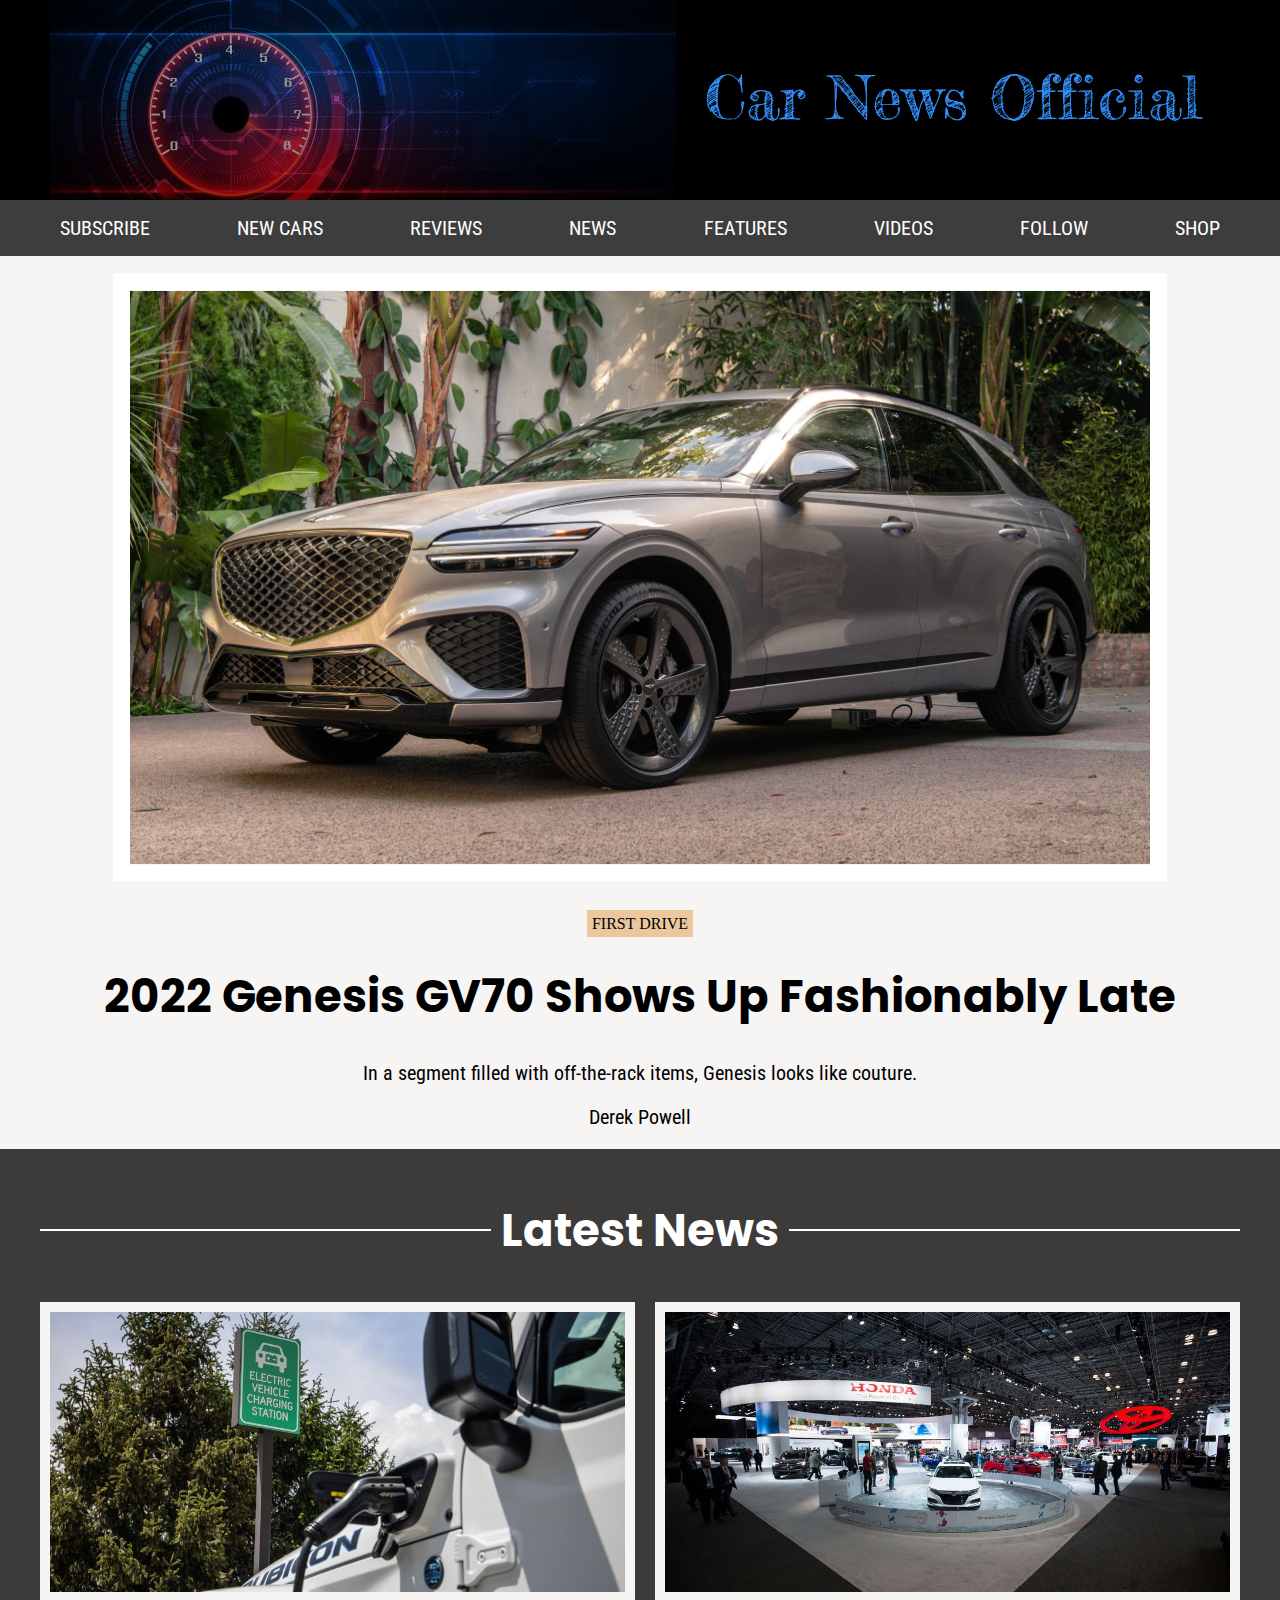
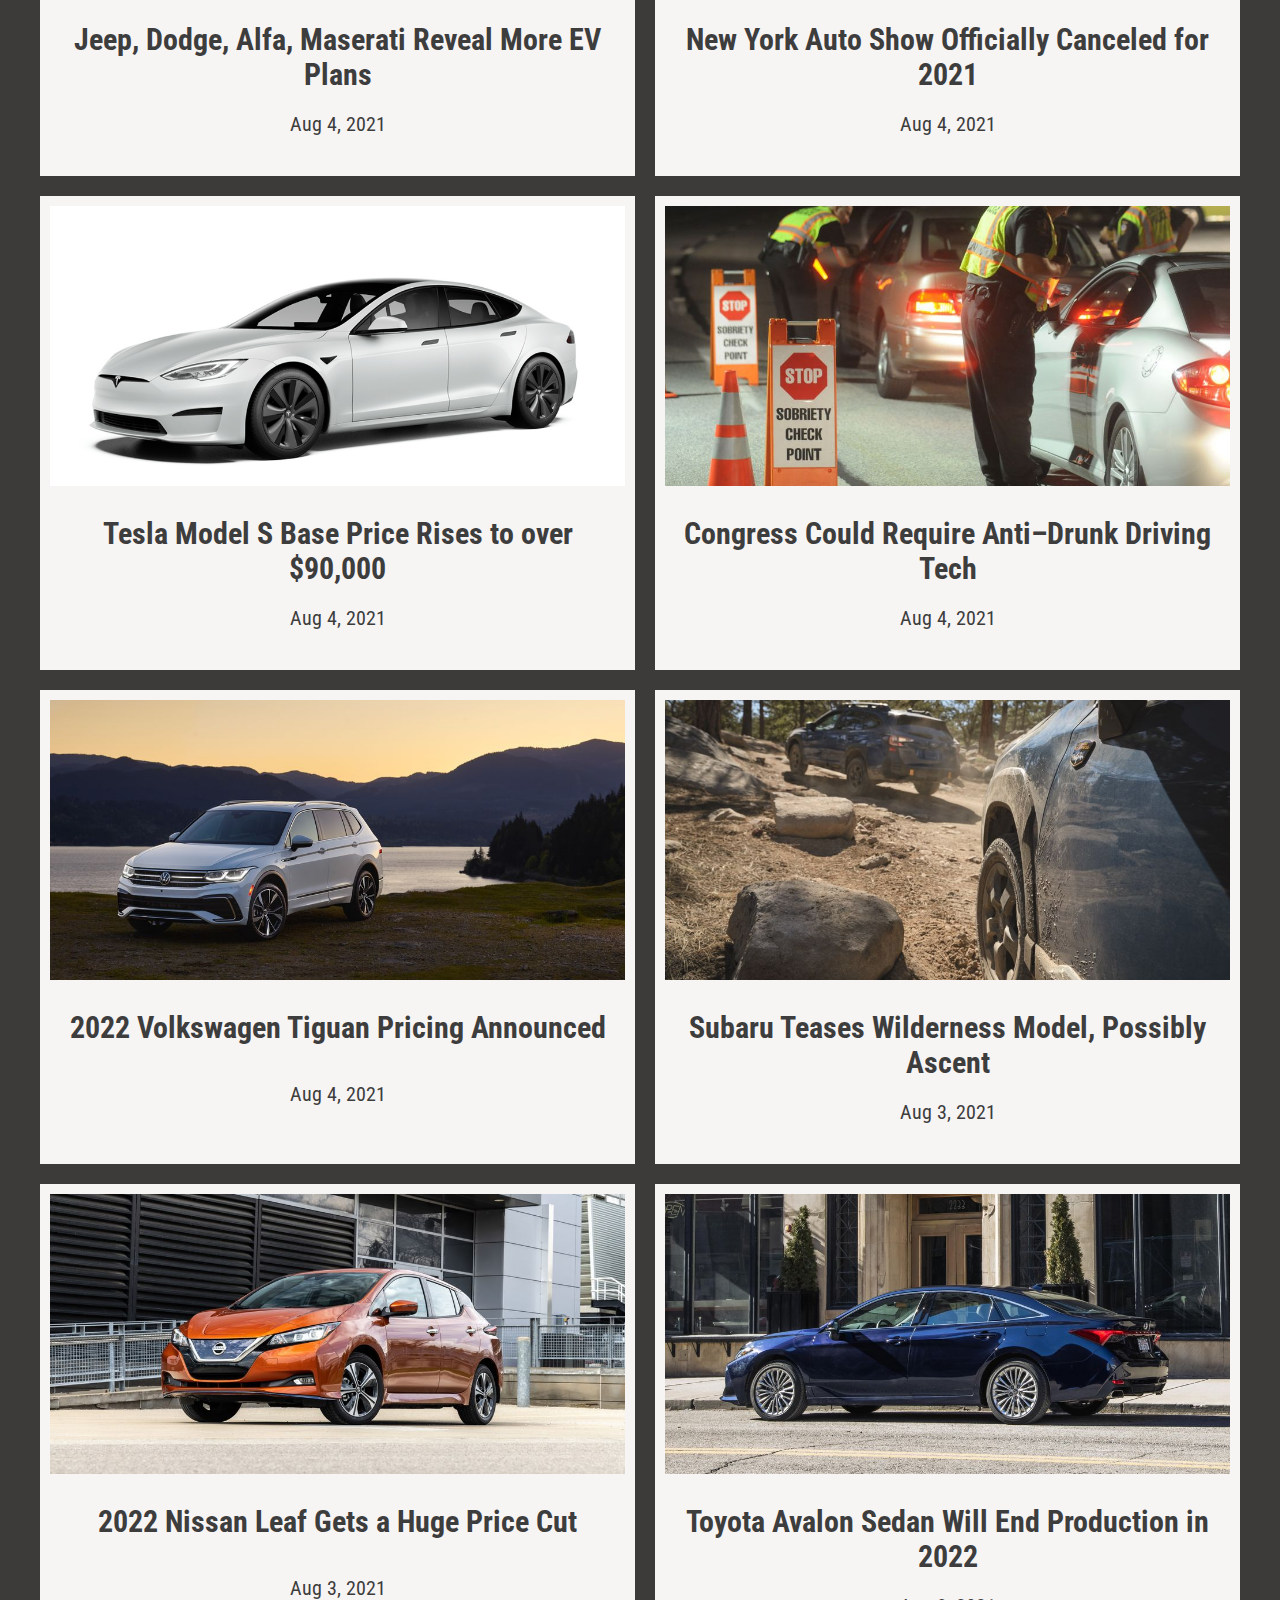
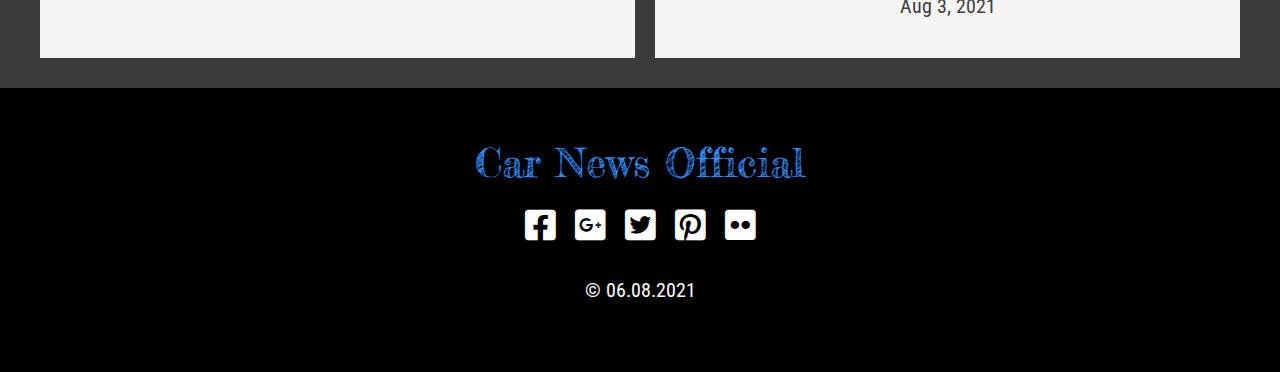
==== index.html @ 3aa73e39 "first commit" ====
<!DOCTYPE html>
<html lang="en">

<head>
  <meta charset="UTF-8">
  <meta name="viewport" content="width=device-width, initial-scale=1.0">
  <link href="https://fonts.googleapis.com/css2?family=Fredericka+the+Great&display=swap" rel="stylesheet">
  <link href="https://fonts.googleapis.com/css2?family=Poppins:wght@600&display=swap" rel="stylesheet">
  <link href="https://fonts.googleapis.com/css2?family=Roboto+Condensed:wght@300&display=swap" rel="stylesheet">
  <link rel="stylesheet" href="css/style.css">
  <link rel="stylesheet" href="fontawesome-free/css/all.css">
  <title>Car News Official</title>
</head>

<body>

  <header class="header">
    <div class="header-logo">
      <div class="header-logo__container">
        <div class="header-logo__image">
          <img src="img/header-logo.jpg" alt="#">
        </div>
        <div class="header-logo__title">
          <span>Car News Official</span>
        </div>
      </div>
    </div>
    <div class="header-menu">
      <div class="header-menu__container">
        <div class="header-navbar">
          <ul class="header-navbar__list">
            <li class="header-navbar__item">
              <a class="header-navbar__link" href="#">SUBSCRIBE</a>
            </li>
            <li class="header-navbar__item">
              <a class="header-navbar__link" href="#">NEW CARS</a>
            </li>
            <li class="header-navbar__item">
              <a class="header-navbar__link" href="#">REVIEWS</a>
            </li>
            <li class="header-navbar__item">
              <a class="header-navbar__link" href="#">NEWS</a>
            </li>
            <li class="header-navbar__item">
              <a class="header-navbar__link" href="#">FEATURES</a>
            </li>
            <li class="header-navbar__item">
              <a class="header-navbar__link" href="#">VIDEOS</a>
            </li>
            <li class="header-navbar__item">
              <a class="header-navbar__link" href="#">FOLLOW</a>
            </li>
            <li class="header-navbar__item">
              <a class="header-navbar__link" href="#">SHOP</a>
            </li>
        </div>
      </div>
    </div>
  </header>

  <section class="block-content">
    <div class="block-content__container">
      <div class="block-content__image">
        <img src="img/content.webp" alt="#">
      </div>
      <div class="custom-content__item">
        <div class="custom-content__label">
          <span>First Drive</span>
        </div>
        <a class="custom-content__title" href="#">
          <h1>2022 Genesis GV70 Shows Up Fashionably Late</h1>
        </a>
        <div class="custom-content__dek">
          <p>In a segment filled with off-the-rack items, Genesis looks like couture.</p>
          <p>Derek Powell</p>
        </div>
      </div>
    </div>
  </section>

  <section class="latest-news">
    <div class="latest-news__container">
      <h2><span>Latest News</span></h2>
      <div class="latest-news__grid">
        <div class="latest-news__item">
          <a class="latest-news__link" href="pages/articles/geep.html">
            <div class="latest-news__image">
              <img src="img/latest_news_1.jpg" alt="post image">
            </div>
            <div class="latest-news__caption">
              <h3>Jeep, Dodge, Alfa, Maserati Reveal More EV Plans</h3>
              <p>Aug 4, 2021</p>
            </div>
          </a>
        </div>
        <div class="latest-news__item">
          <a class="latest-news__link" href="pages/articles/New York.html">
            <div class="latest-news__image">
              <img src="img/latest_news_2.jpg" alt="post image">
            </div>
            <div class="latest-news__caption">
              <h3>New York Auto Show Officially Canceled for 2021</h3>
              <p>Aug 4, 2021</p>
            </div>
          </a>
        </div>
        <div class="latest-news__item">
          <a class="latest-news__link" href="pages/articles/tesla.html">
            <div class="latest-news__image">
              <img src="img/latest_news_3.jpg" alt="post image">
            </div>
            <div class="latest-news__caption">
              <h3>Tesla Model S Base Price Rises to over $90,000</h3>
              <p>Aug 4, 2021</p>
            </div>
          </a>
        </div>
        <div class="latest-news__item">
          <a class="latest-news__link" href="#">
            <div class="latest-news__image">
              <img src="img/latest_news_4.jpg" alt="post image">
            </div>
            <div class="latest-news__caption">
              <h3>Congress Could Require Anti–Drunk Driving Tech</h3>
              <p>Aug 4, 2021</p>
            </div>
          </a>
        </div>
        <div class="latest-news__item">
          <a class="latest-news__link" href="#">
            <div class="latest-news__image">
              <img src="img/latest_news_5.jpg" alt="post image">
            </div>
            <div class="latest-news__caption">
              <h3>2022 Volkswagen Tiguan Pricing Announced</h3>
              <p>Aug 4, 2021</p>
            </div>
          </a>
        </div>
        <div class="latest-news__item">
          <a class="latest-news__link" href="#">
            <div class="latest-news__image">
              <img src="img/latest_news_6.jpg" alt="post image">
            </div>
            <div class="latest-news__caption">
              <h3>Subaru Teases Wilderness Model, Possibly Ascent</h3>
              <p>Aug 3, 2021</p>
            </div>
          </a>
        </div>
        <div class="latest-news__item">
          <a class="latest-news__link" href="#">
            <div class="latest-news__image">
              <img src="img/latest_news_7.jpg" alt="post image">
            </div>
            <div class="latest-news__caption">
              <h3>2022 Nissan Leaf Gets a Huge Price Cut</h3>
              <p>Aug 3, 2021</p>
            </div>
          </a>
        </div>
        <div class="latest-news__item">
          <a class="latest-news__link" href="#">
            <div class="latest-news__image">
              <img src="img/latest_news_8.jpg" alt="post image">
            </div>
            <div class="latest-news__caption">
              <h3>Toyota Avalon Sedan Will End Production in 2022</h3>
              <p>Aug 3, 2021</p>
            </div>
          </a>
        </div>
      </div>
    </div>
  </section>
  <footer class="footer">
    <div class="footer__container">
      <div class="footer__logo">
        <span>Car News Official</span>
      </div>
      <div class="footer__social">
        <a href="#"><i class="fab fa-facebook-square"></i></a>
        <a href="#"><i class="fab fa-google-plus-square"></i></a>
        <a href="#"><i class="fab fa-twitter-square"></i></a>
        <a href="#"><i class="fab fa-pinterest-square"></i></a>
        <a href="#"><i class="fab fa-flickr"></i></a>
      </div>
      <div class="footer__copy">
        <p>© 06.08.2021</p>
      </div>
    </div>
  </footer>

</body>

</html>
---- css/style.css ----
* {
  box-sizing: border-box;
}

body {
  margin: 0;
  background-color: rgb(247, 244, 244);
  overflow-x: hidden;
}

h1,
h2 {
  font-family: 'Poppins', sans-serif;
  font-size: 45px;
  color: black;
}

h3 {
  font-size: 30px;
  margin: 0;
}


p, a {
  font-family: 'Roboto Condensed', sans-serif;
  font-size: 20px;
}

a {
  text-decoration: none;
}

.header-logo {
  background-color: black;
}

.header-logo__container {
  padding: 10px;
  overflow: hidden;
  display: grid;
  text-align: center;
  grid-template-columns: 1fr 1fr;
  height: 200px;
}

.header-logo__image {
  background-size: cover;
  margin: -80px 0 0 0;
  opacity: 0.6;
}

.header-logo__title {
  padding: 50px 20px 50px 20px;
  font-size: 60px;
  font-family: 'Fredericka the Great', cursive;
  color: rgb(51, 142, 247);
}

.header-menu {
  width: 100%;
  position: absolute;
  background-color: #3d3d3d;
}

.header-logo__container,
.header-menu__container,
.block-content__container,
.latest-news__container,
.footer__container,
.content__container {
  width: 1200px;
  margin: 0 auto;
}

.header-navbar__list {
  display: grid;
  grid-template-columns: repeat(auto-fit, minmax(50px, max-content));
  justify-content: space-between;
  list-style: none;
  padding: 0;
}

.header-navbar__item {
  margin: 0 10px;
}

.header-navbar__link {
  padding: 10px;
  color: #ffffff;
  border-radius: 4px;
  transition: background-color 0.5s;
}

.header-navbar__link:hover {
  background-color: rgb(51, 142, 247);
} 


.block-content__container {
  margin-top: 40px;
}

.block-content__image {
  display: flex;
  overflow: hidden;
  align-content: center;
  justify-content: center;
  background-color: rgb(104, 37, 37);
  outline: 20px solid white;
  transform: scale(0.85);
}

.block-content__image img {
  width: 100%;
}

.custom-content__item {
  text-align: center;
}

.custom-content__label {
  text-transform: uppercase;
  font-size: 16px;
}

.custom-content__label span {
  padding: 5px;
  background-color: rgb(236, 199, 157);
}

.latest-news {
  padding-top: 10px;
  padding-bottom: 30px;
  background-color: rgb(61, 58, 58);
}

.latest-news__container h2 {
  position: relative;
  display: inline-flex;
  color: #fff;
  z-index: 1;
  justify-content: center;  
  width: 100%;
}

.latest-news__container h2 span {
  background-color: #3d3a3a;
  padding: 0 10px;
}

  

.latest-news__container h2:after {
  content: "";
  position: absolute;
  width: 100%;
  height: .125rem;
  background: #ffffff;
  z-index: -1;
  top: calc(50% - .1rem);
}

.latest-news__grid {
  display: grid;
  gap: 20px;
  grid-template-areas: "p1 p2" "p3 p4" "p5 p6" "p7 p8";
}

.latest-news__link {
  display: grid;
  overflow: hidden;
  height: 100%;
  grid-template-rows: 300px 1fr;
  background-color:rgb(247, 244, 244);
}

.latest-news__image {
  display: flex;
  overflow: hidden;
  padding: 10px;
  align-content: center;
  justify-content: center;
}

.latest-news__image img {
  width: 100%;
  object-fit: cover;
}

.latest-news__caption {
  display: grid;
  padding: 20px;
  text-align: center;
  color: #3d3d3d;
  
}

.footer {
  background-color: black;
  padding: 50px 20px 50px;
  text-align: center;
}

.footer__logo {
  font-family: 'Fredericka the Great', cursive;
  font-size: 40px;
  color: rgb(51, 142, 247);
  margin-bottom: 20px;
}

.footer__social {
  display: grid;
  justify-content: center;
  grid-template-columns: repeat(auto-fit, minmax(50px, max-content));
}

.footer__social a {
  display: block;
  color: #ffffff;
  transition: color 0.5s;
}

.footer__social a:hover {
  color: rgb(51, 142, 247);
}

.footer__social .fab {
  font-size: 35px;
}

.footer__copy {
  color: #ffffff;
  padding-top: 15px;
}

/* geep.html */

.content {
  padding-top: 60px;
  padding-bottom: 50px;
}

.content__container {
  background-color: #fff;
  padding: 5px 40px 40px 40px;
}

.content__image {
  display: flex;
  padding: 20px 100px;
  overflow: hidden;
  justify-content: center;
  align-content: center;
}

.content__image img {
  width: 100%;
}

.content__list {
  padding: 10px 0;
  font-size: 30px;
  font-weight: 400;
}

.content__list ul {
  list-style-type: disc;
}

.content__list li {
  padding-bottom: 20px;
}

.content__list li:last-child {
  padding-bottom: 0;
}

.content__text {
  text-align: justify;
}

.content__text p {
  font-size: 25px;
}
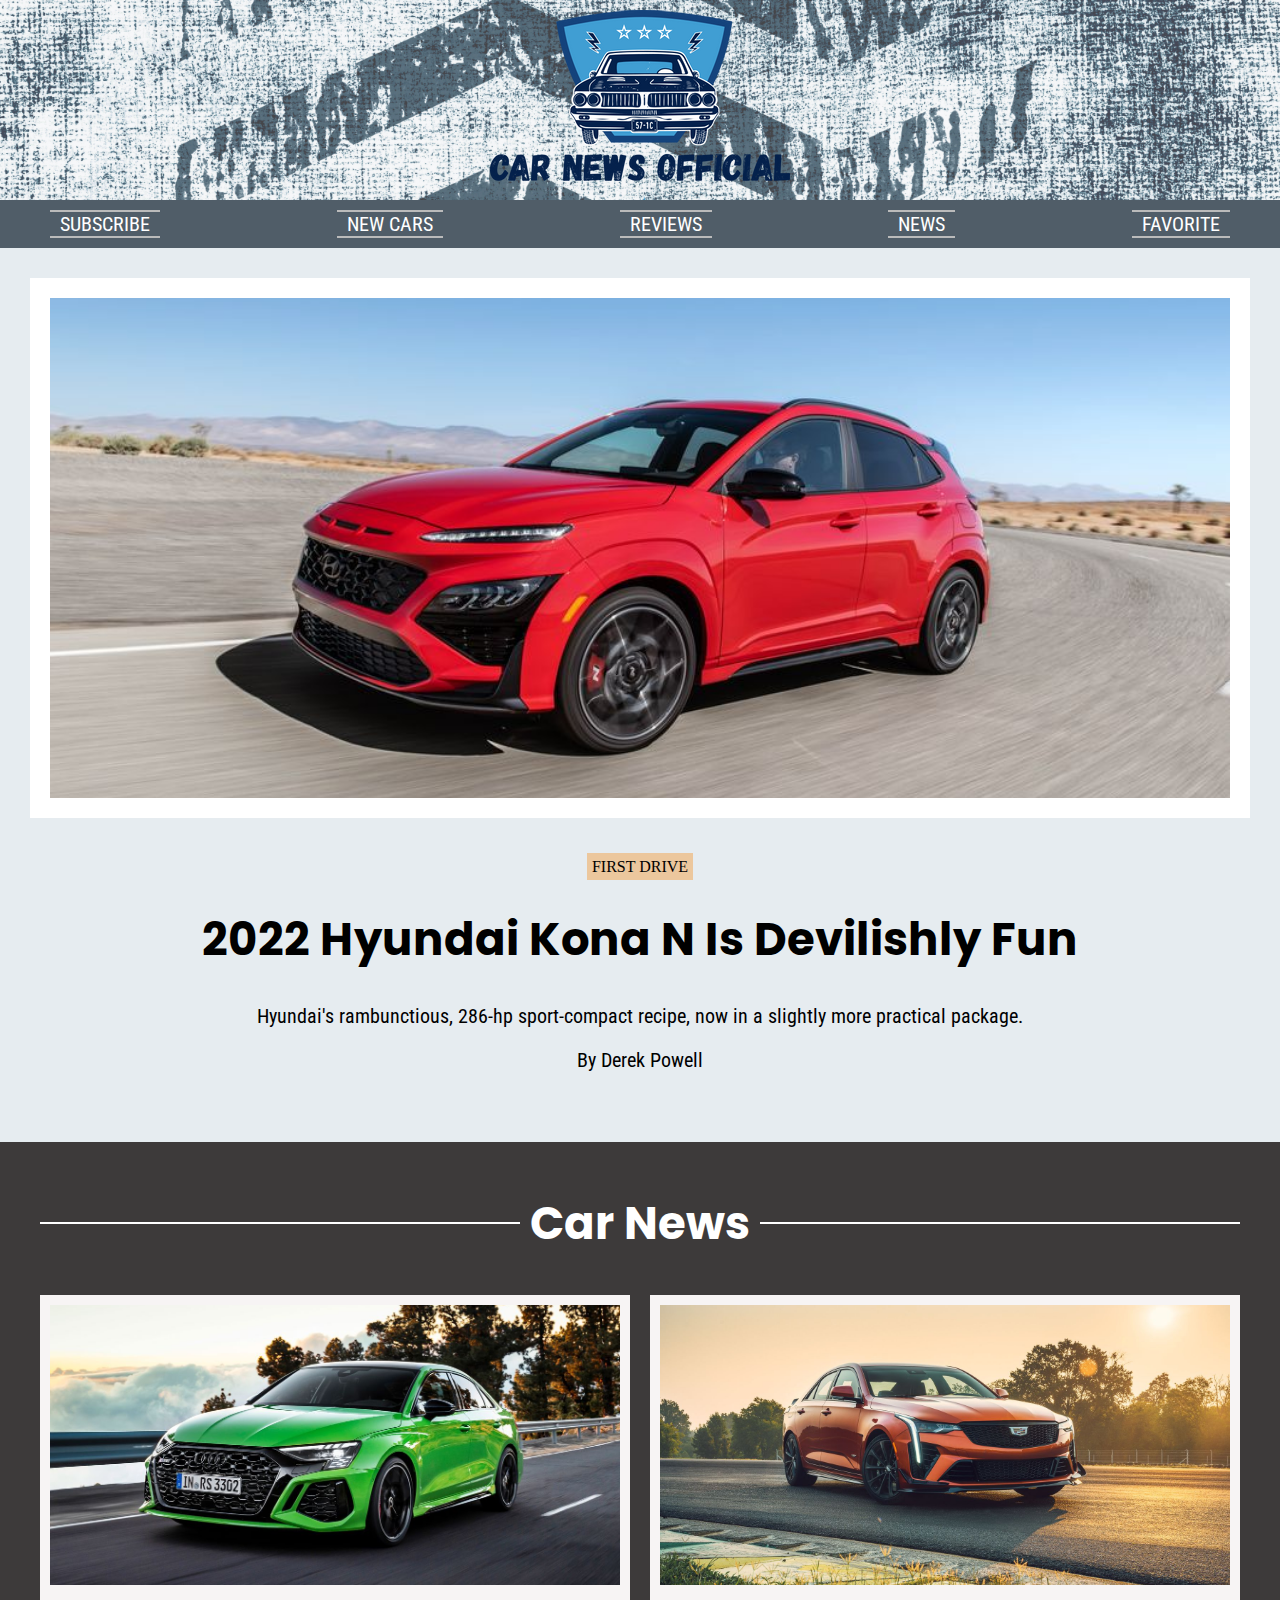
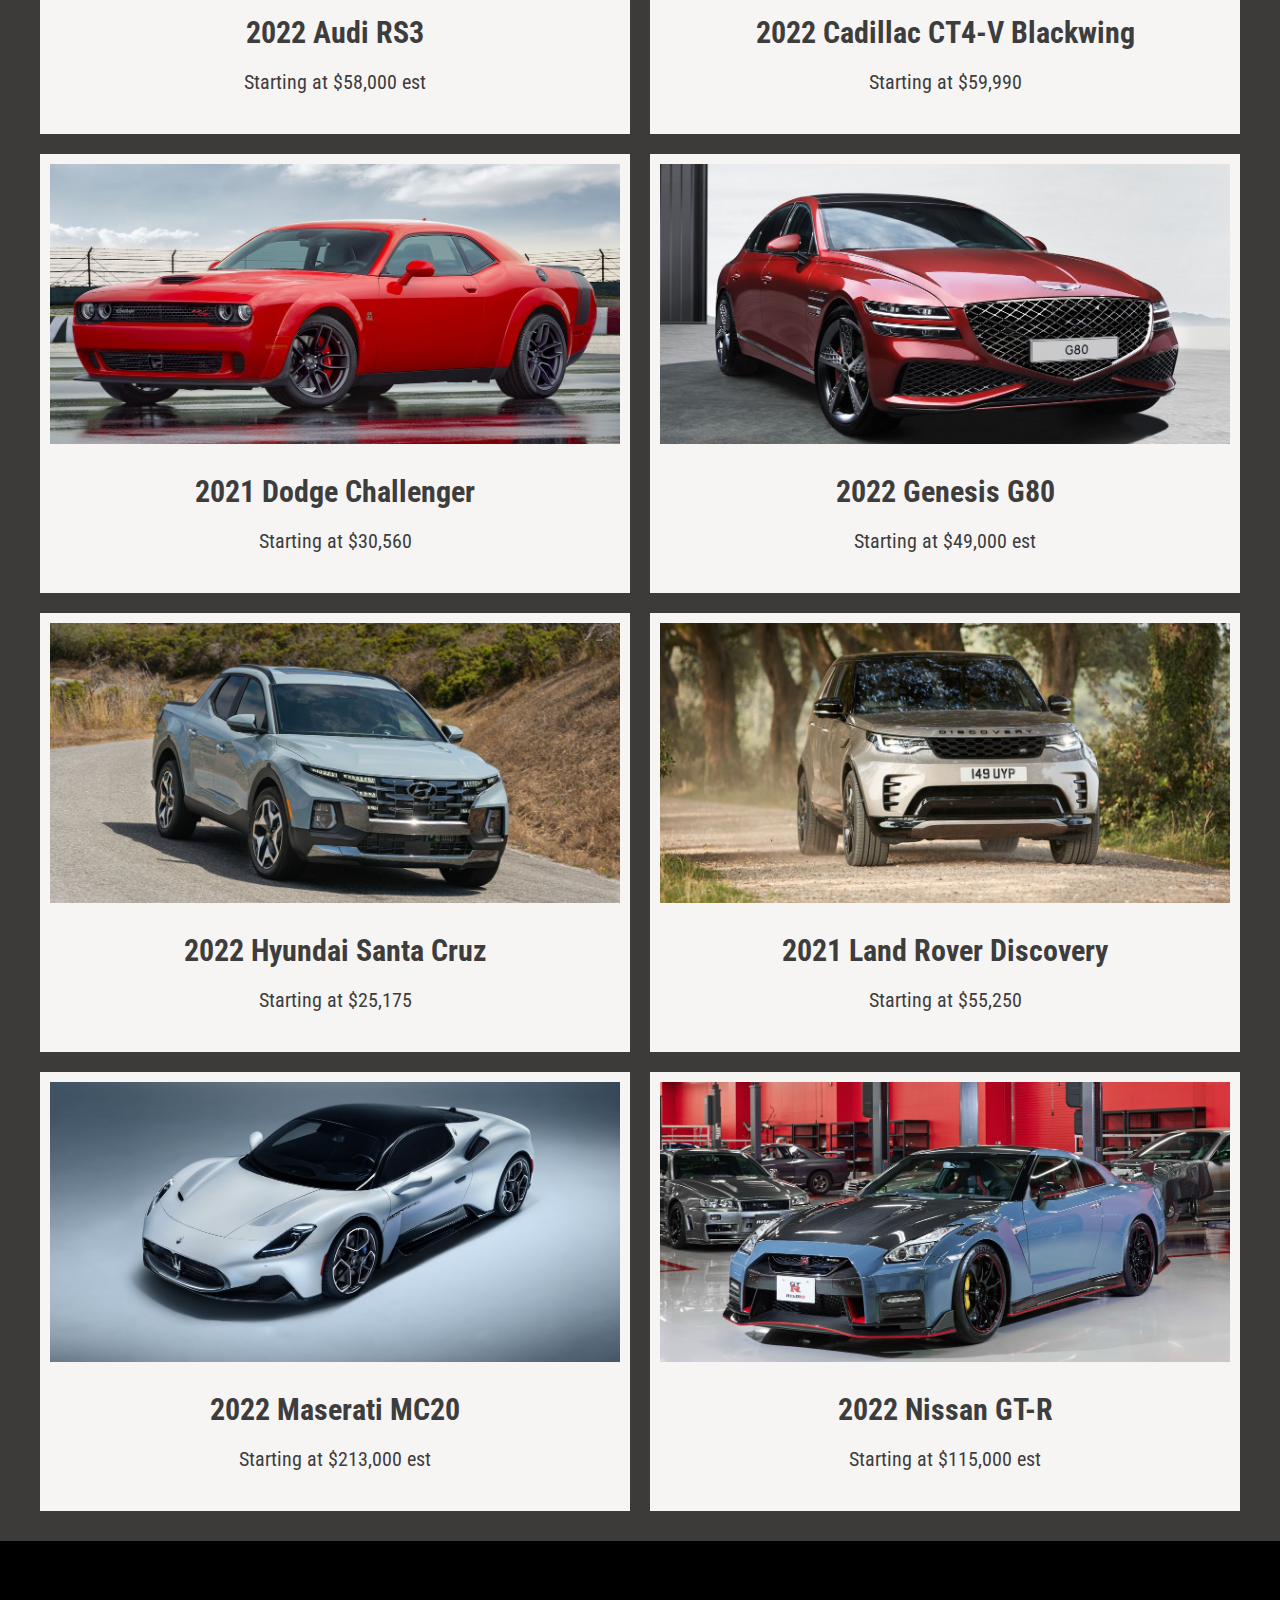
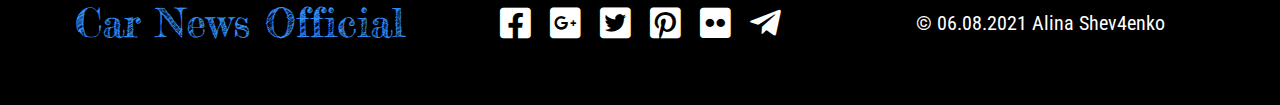
==== commit 5436bfa6: "fixed page elements" ====
--- a/index.html
+++ b/index.html
@@ -18,61 +18,53 @@
     <div class="header-logo">
       <div class="header-logo__container">
         <div class="header-logo__image">
-          <img src="img/header-logo.jpg" alt="#">
+          <img src="img/лого6.jpg" alt="#">
         </div>
         <div class="header-logo__title">
-          <span>Car News Official</span>
-        </div>
-      </div>
-    </div>
-    <div class="header-menu">
-      <div class="header-menu__container">
-        <div class="header-navbar">
-          <ul class="header-navbar__list">
-            <li class="header-navbar__item">
-              <a class="header-navbar__link" href="#">SUBSCRIBE</a>
-            </li>
-            <li class="header-navbar__item">
-              <a class="header-navbar__link" href="#">NEW CARS</a>
-            </li>
-            <li class="header-navbar__item">
-              <a class="header-navbar__link" href="#">REVIEWS</a>
-            </li>
-            <li class="header-navbar__item">
-              <a class="header-navbar__link" href="#">NEWS</a>
-            </li>
-            <li class="header-navbar__item">
-              <a class="header-navbar__link" href="#">FEATURES</a>
-            </li>
-            <li class="header-navbar__item">
-              <a class="header-navbar__link" href="#">VIDEOS</a>
-            </li>
-            <li class="header-navbar__item">
-              <a class="header-navbar__link" href="#">FOLLOW</a>
-            </li>
-            <li class="header-navbar__item">
-              <a class="header-navbar__link" href="#">SHOP</a>
-            </li>
+          <img src="img/CAR NEWS OFFICIAL_free-file.png" alt="">
         </div>
       </div>
     </div>
   </header>
 
+  <nav class="header-menu">
+    <div class="header-menu__container">
+      <div class="header-navbar">
+        <ul class="header-navbar__list">
+          <li class="header-navbar__item">
+            <a class="header-navbar__link" href="#">SUBSCRIBE</a>
+          </li>
+          <li class="header-navbar__item">
+            <a class="header-navbar__link" href="#">NEW CARS</a>
+          </li>
+          <li class="header-navbar__item">
+            <a class="header-navbar__link" href="#">REVIEWS</a>
+          </li>
+          <li class="header-navbar__item">
+            <a class="header-navbar__link" href="#">NEWS</a>
+          </li>
+          <li class="header-navbar__item">
+            <a class="header-navbar__link" href="#">FAVORITE</a>
+          </li>
+      </div>
+    </div>
+  </nav>
+
   <section class="block-content">
     <div class="block-content__container">
       <div class="block-content__image">
-        <img src="img/content.webp" alt="#">
+        <img src="img/content.jpg" alt="#">
       </div>
       <div class="custom-content__item">
         <div class="custom-content__label">
           <span>First Drive</span>
         </div>
         <a class="custom-content__title" href="#">
-          <h1>2022 Genesis GV70 Shows Up Fashionably Late</h1>
+          <h1>2022 Hyundai Kona N Is Devilishly Fun</h1>
         </a>
         <div class="custom-content__dek">
-          <p>In a segment filled with off-the-rack items, Genesis looks like couture.</p>
-          <p>Derek Powell</p>
+          <p>Hyundai's rambunctious, 286-hp sport-compact recipe, now in a slightly more practical package.</p>
+          <p>By Derek Powell</p>
         </div>
       </div>
     </div>
@@ -80,93 +72,94 @@
 
   <section class="latest-news">
     <div class="latest-news__container">
-      <h2><span>Latest News</span></h2>
+      <h2><span>Car News</span></h2>
       <div class="latest-news__grid">
         <div class="latest-news__item">
           <a class="latest-news__link" href="pages/articles/geep.html">
             <div class="latest-news__image">
-              <img src="img/latest_news_1.jpg" alt="post image">
+              <img src="img/car_new1.jpg" alt="post image">
             </div>
             <div class="latest-news__caption">
-              <h3>Jeep, Dodge, Alfa, Maserati Reveal More EV Plans</h3>
-              <p>Aug 4, 2021</p>
+              <h3>2022 Audi RS3</h3>
+              <p>Starting at $58,000 est</p>
             </div>
           </a>
         </div>
         <div class="latest-news__item">
           <a class="latest-news__link" href="pages/articles/New York.html">
             <div class="latest-news__image">
-              <img src="img/latest_news_2.jpg" alt="post image">
+              <img src="img/car_new2.jpg" alt="post image">
             </div>
             <div class="latest-news__caption">
-              <h3>New York Auto Show Officially Canceled for 2021</h3>
-              <p>Aug 4, 2021</p>
+              <h3>2022 Cadillac CT4-V Blackwing</h3>
+              <p>Starting at $59,990
+              </p>
             </div>
           </a>
         </div>
         <div class="latest-news__item">
           <a class="latest-news__link" href="pages/articles/tesla.html">
             <div class="latest-news__image">
-              <img src="img/latest_news_3.jpg" alt="post image">
+              <img src="img/car_new3.jpg" alt="post image">
             </div>
             <div class="latest-news__caption">
-              <h3>Tesla Model S Base Price Rises to over $90,000</h3>
-              <p>Aug 4, 2021</p>
+              <h3>2021 Dodge Challenger</h3>
+              <p>Starting at $30,560</p>
             </div>
           </a>
         </div>
         <div class="latest-news__item">
           <a class="latest-news__link" href="#">
             <div class="latest-news__image">
-              <img src="img/latest_news_4.jpg" alt="post image">
+              <img src="img/car_new4.jpg" alt="post image">
             </div>
             <div class="latest-news__caption">
-              <h3>Congress Could Require Anti–Drunk Driving Tech</h3>
-              <p>Aug 4, 2021</p>
+              <h3>2022 Genesis G80</h3>
+              <p>Starting at $49,000 est</p>
             </div>
           </a>
         </div>
         <div class="latest-news__item">
           <a class="latest-news__link" href="#">
             <div class="latest-news__image">
-              <img src="img/latest_news_5.jpg" alt="post image">
+              <img src="img/car_new5.jpg" alt="post image">
             </div>
             <div class="latest-news__caption">
-              <h3>2022 Volkswagen Tiguan Pricing Announced</h3>
-              <p>Aug 4, 2021</p>
+              <h3>2022 Hyundai Santa Cruz</h3>
+              <p>Starting at $25,175</p>
             </div>
           </a>
         </div>
         <div class="latest-news__item">
           <a class="latest-news__link" href="#">
             <div class="latest-news__image">
-              <img src="img/latest_news_6.jpg" alt="post image">
+              <img src="img/car_new6.jpg" alt="post image">
             </div>
             <div class="latest-news__caption">
-              <h3>Subaru Teases Wilderness Model, Possibly Ascent</h3>
-              <p>Aug 3, 2021</p>
+              <h3>2021 Land Rover Discovery</h3>
+              <p>Starting at $55,250</p>
             </div>
           </a>
         </div>
         <div class="latest-news__item">
           <a class="latest-news__link" href="#">
             <div class="latest-news__image">
-              <img src="img/latest_news_7.jpg" alt="post image">
+              <img src="img/car_new7.jpg" alt="post image">
             </div>
             <div class="latest-news__caption">
-              <h3>2022 Nissan Leaf Gets a Huge Price Cut</h3>
-              <p>Aug 3, 2021</p>
+              <h3>2022 Maserati MC20</h3>
+              <p>Starting at $213,000 est</p>
             </div>
           </a>
         </div>
         <div class="latest-news__item">
           <a class="latest-news__link" href="#">
             <div class="latest-news__image">
-              <img src="img/latest_news_8.jpg" alt="post image">
+              <img src="img/car_new8.jpg" alt="post image">
             </div>
             <div class="latest-news__caption">
-              <h3>Toyota Avalon Sedan Will End Production in 2022</h3>
-              <p>Aug 3, 2021</p>
+              <h3>2022 Nissan GT-R</h3>
+              <p>Starting at $115,000 est</p>
             </div>
           </a>
         </div>
@@ -184,9 +177,10 @@
         <a href="#"><i class="fab fa-twitter-square"></i></a>
         <a href="#"><i class="fab fa-pinterest-square"></i></a>
         <a href="#"><i class="fab fa-flickr"></i></a>
+        <a href="#"><i class="fab fa-telegram-plane"></i></a>
       </div>
       <div class="footer__copy">
-        <p>© 06.08.2021</p>
+        <p>© 06.08.2021 Alina Shev4enko</p>
       </div>
     </div>
   </footer>
--- a/css/style.css
+++ b/css/style.css
@@ -4,7 +4,7 @@
 
 body {
   margin: 0;
-  background-color: rgb(247, 244, 244);
+  background-color: rgb(230 236 240);
   overflow-x: hidden;
 }
 
@@ -30,45 +30,54 @@
   text-decoration: none;
 }
 
+.header {
+  position: relative;
+  height: 200px;
+} 
+
 .header-logo {
   background-color: black;
 }
 
 .header-logo__container {
-  padding: 10px;
-  overflow: hidden;
-  display: grid;
+  display: grid;
+  grid-template-columns: 1fr;
+  grid-template-rows: repeat(2, 1fr);
+  position: absolute;
+  align-items: center;
+  height: 100%;
+  width: 100%;
+  overflow: hidden;
+}
+
+.header-logo__image {
+  opacity: 0.7;
+  position: absolute;
+}
+
+.header-logo__image img {
+  width: 100%;
+}
+
+.header-logo__title {
+  padding-top: 10px;
+  position: relative;
+  z-index: 1;
   text-align: center;
-  grid-template-columns: 1fr 1fr;
-  height: 200px;
-}
-
-.header-logo__image {
-  background-size: cover;
-  margin: -80px 0 0 0;
-  opacity: 0.6;
-}
-
-.header-logo__title {
-  padding: 50px 20px 50px 20px;
-  font-size: 60px;
-  font-family: 'Fredericka the Great', cursive;
-  color: rgb(51, 142, 247);
 }
 
 .header-menu {
   width: 100%;
-  position: absolute;
-  background-color: #3d3d3d;
-}
-
-.header-logo__container,
+  background-color: #505d68;
+}
+
 .header-menu__container,
 .block-content__container,
 .latest-news__container,
 .footer__container,
 .content__container {
-  width: 1200px;
+  max-width: 1200px;
+  width: 100%;
   margin: 0 auto;
 }
 
@@ -77,11 +86,15 @@
   grid-template-columns: repeat(auto-fit, minmax(50px, max-content));
   justify-content: space-between;
   list-style: none;
-  padding: 0;
+  margin: 0;
+  padding: 10px 0;
 }
 
 .header-navbar__item {
   margin: 0 10px;
+  border-top: 2px solid #bbb;
+  border-bottom: 2px solid #bbb;
+
 }
 
 .header-navbar__link {
@@ -95,19 +108,18 @@
   background-color: rgb(51, 142, 247);
 } 
 
-
-.block-content__container {
-  margin-top: 40px;
+.block-content {
+  padding: 50px;
 }
 
 .block-content__image {
   display: flex;
-  overflow: hidden;
-  align-content: center;
-  justify-content: center;
+  align-items: center;
+  overflow: hidden;
   background-color: rgb(104, 37, 37);
   outline: 20px solid white;
-  transform: scale(0.85);
+  height: 500px;
+
 }
 
 .block-content__image img {
@@ -115,6 +127,7 @@
 }
 
 .custom-content__item {
+  padding-top: 60px;
   text-align: center;
 }
 
@@ -201,11 +214,16 @@
   text-align: center;
 }
 
+.footer__container {
+  display: grid;
+  grid-template-columns: repeat(3, 1fr);
+  align-items: center;
+}
+
 .footer__logo {
   font-family: 'Fredericka the Great', cursive;
   font-size: 40px;
   color: rgb(51, 142, 247);
-  margin-bottom: 20px;
 }
 
 .footer__social {
@@ -230,12 +248,11 @@
 
 .footer__copy {
   color: #ffffff;
-  padding-top: 15px;
 }
 
 /* geep.html */
 
-.content {
+/* .content {
   padding-top: 60px;
   padding-bottom: 50px;
 }
@@ -281,4 +298,4 @@
 
 .content__text p {
   font-size: 25px;
-}
+} */
